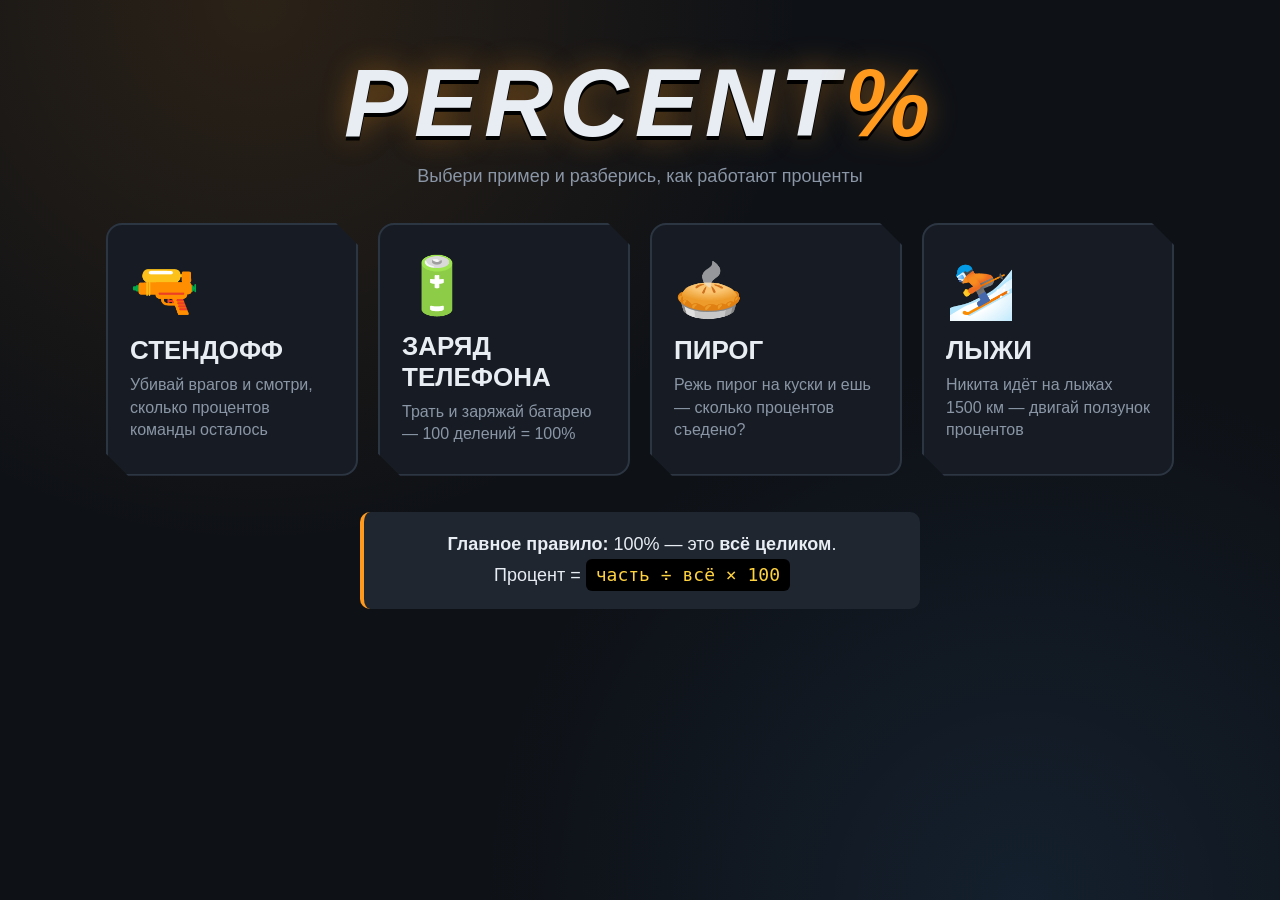
==== index.html @ 445a45cf "first commit Co-Authored-By: Claude Opus 5.5 <noreply@anthropic.com>" ====
<!DOCTYPE html>
<html lang="ru">
<head>
  <meta charset="UTF-8">
  <meta name="viewport" content="width=device-width, initial-scale=1.0">
  <title>Percent — учим проценты</title>
  <link rel="stylesheet" href="style.css">
</head>
<body>

  <!-- ГЛАВНОЕ МЕНЮ -->
  <section class="screen active" id="menu">
    <h1 class="logo">PERCENT<span>%</span></h1>
    <p class="subtitle">Выбери пример и разберись, как работают проценты</p>

    <div class="menu-cards">
      <button class="card card-standoff" data-go="standoff">
        <div class="card-icon">🔫</div>
        <div class="card-title">Стендофф</div>
        <div class="card-text">Убивай врагов и смотри, сколько процентов команды осталось</div>
      </button>
      <button class="card card-battery" data-go="battery">
        <div class="card-icon">🔋</div>
        <div class="card-title">Заряд телефона</div>
        <div class="card-text">Трать и заряжай батарею — 100 делений = 100%</div>
      </button>
      <button class="card card-pie" data-go="pie">
        <div class="card-icon">🥧</div>
        <div class="card-title">Пирог</div>
        <div class="card-text">Режь пирог на куски и ешь — сколько процентов съедено?</div>
      </button>
      <button class="card card-ski" data-go="ski">
        <div class="card-icon">⛷️</div>
        <div class="card-title">Лыжи</div>
        <div class="card-text">Никита идёт на лыжах 1500 км — двигай ползунок процентов</div>
      </button>
    </div>

    <div class="rule-box">
      <b>Главное правило:</b> 100% — это <b>всё целиком</b>.<br>
      Процент = <span class="formula">часть ÷ всё × 100</span>
    </div>
  </section>

  <!-- СТЕНДОФФ -->
  <section class="screen" id="standoff">
    <button class="back" data-go="menu">← Меню</button>
    <h2 class="screen-title">⚔️ Стендофф: раунд на проценты</h2>

    <div class="team-size">
      <span>Врагов в команде:</span>
      <div class="chips" id="so-sizes"></div>
    </div>

    <div class="so-arena">
      <div class="so-player">
        <div class="avatar avatar-ct" id="so-player-avatar">😎</div>
        <div class="player-name">ТЫ (CT)</div>
        <div class="kill-badge" id="so-killed">0% вражеской команды убито</div>
      </div>

      <div class="so-enemies-wrap">
        <div class="so-hud">
          <div class="hud-label">Вражеская команда жива</div>
          <div class="hud-percent" id="so-alive">100%</div>
          <div class="bar"><div class="bar-fill" id="so-bar"></div></div>
        </div>
        <div class="so-enemies" id="so-enemies"></div>
        <p class="hint">👆 Кликай по врагам, чтобы их «убить»</p>
      </div>

      <div class="killfeed" id="so-feed"></div>
    </div>

    <div class="explain" id="so-explain"></div>
    <button class="btn" id="so-reset">🔄 Новый раунд</button>
  </section>

  <!-- ЗАРЯД ТЕЛЕФОНА -->
  <section class="screen" id="battery">
    <button class="back" data-go="menu">← Меню</button>
    <h2 class="screen-title">🔋 Заряд телефона</h2>

    <div class="bat-layout">
      <div class="phone">
        <div class="phone-screen">
          <div class="phone-status"><span>12:00</span><span id="bat-small">100%</span></div>
          <div class="battery">
            <div class="battery-fill" id="bat-fill"></div>
            <div class="battery-text" id="bat-text">100%</div>
          </div>
        </div>
      </div>

      <div class="bat-side">
        <div class="grid-title">100 клеточек = 100%. Каждая клетка — 1%</div>
        <div class="grid100" id="bat-grid"></div>
      </div>
    </div>

    <div class="actions" id="bat-actions"></div>
    <div class="explain" id="bat-explain"></div>
  </section>

  <!-- ПИРОГ -->
  <section class="screen" id="pie">
    <button class="back" data-go="menu">← Меню</button>
    <h2 class="screen-title">🥧 Пирог</h2>

    <div class="team-size">
      <span>Разрезать на кусков:</span>
      <div class="chips" id="pie-sizes"></div>
    </div>

    <div class="pie-layout">
      <svg id="pie-svg" viewBox="-110 -110 220 220" class="pie-svg"></svg>
      <div class="pie-stats">
        <div class="stat stat-eaten">
          <div class="stat-label">Съедено</div>
          <div class="stat-value" id="pie-eaten">0%</div>
        </div>
        <div class="stat stat-left">
          <div class="stat-label">Осталось</div>
          <div class="stat-value" id="pie-left">100%</div>
        </div>
        <p class="hint">👆 Кликай по кускам, чтобы съесть (или вернуть)</p>
      </div>
    </div>

    <div class="explain" id="pie-explain"></div>
    <button class="btn" id="pie-reset">🔄 Новый пирог</button>
  </section>

  <!-- ЛЫЖИ -->
  <section class="screen" id="ski">
    <button class="back" data-go="menu">← Меню</button>
    <h2 class="screen-title">⛷️ Никита прошёл на лыжах</h2>

    <div class="ski-track">
      <div class="ski-flag ski-start">🏠<span>0 км</span></div>
      <div class="ski-road">
        <div class="ski-done" id="ski-done"></div>
        <div class="ski-marks" id="ski-marks"></div>
        <div class="skier" id="skier">⛷️</div>
      </div>
      <div class="ski-flag ski-finish">🏁<span>1500 км</span></div>
    </div>

    <div class="ski-control">
      <label for="ski-range">Сколько процентов пути прошёл Никита?</label>
      <input type="range" id="ski-range" min="0" max="100" step="1" value="0">
      <div class="ski-quick" id="ski-quick"></div>
    </div>

    <div class="pie-stats ski-stats">
      <div class="stat stat-eaten">
        <div class="stat-label">Прошёл</div>
        <div class="stat-value" id="ski-passed">0% = 0 км</div>
      </div>
      <div class="stat stat-left">
        <div class="stat-label">Осталось</div>
        <div class="stat-value" id="ski-left">100% = 1500 км</div>
      </div>
    </div>

    <div class="explain" id="ski-explain"></div>
  </section>

  <script src="script.js"></script>
</body>
</html>
---- style.css ----
:root {
  --bg: #0e1116;
  --panel: #171c24;
  --panel-2: #1f2630;
  --line: #2c3542;
  --text: #e8edf3;
  --muted: #8a96a6;
  --orange: #ff9a1f;
  --yellow: #ffd23f;
  --red: #ff4b4b;
  --green: #3ddc84;
  --blue: #4aa3ff;
}

* { box-sizing: border-box; margin: 0; padding: 0; }

body {
  font-family: "Segoe UI", Roboto, Arial, sans-serif;
  background:
    radial-gradient(circle at 20% 0%, rgba(255, 154, 31, 0.12), transparent 40%),
    radial-gradient(circle at 80% 100%, rgba(74, 163, 255, 0.10), transparent 40%),
    var(--bg);
  color: var(--text);
  min-height: 100vh;
}

button { font: inherit; color: inherit; cursor: pointer; border: none; background: none; }

.screen {
  display: none;
  max-width: 1100px;
  margin: 0 auto;
  padding: 24px 16px 48px;
  animation: fadeIn 0.3s ease;
}
.screen.active { display: block; }

@keyframes fadeIn { from { opacity: 0; transform: translateY(8px); } to { opacity: 1; transform: none; } }

/* ---------- МЕНЮ ---------- */
.logo {
  text-align: center;
  font-size: clamp(48px, 10vw, 96px);
  font-weight: 900;
  letter-spacing: 6px;
  margin-top: 24px;
  font-style: italic;
  text-shadow: 0 4px 0 #000, 0 0 30px rgba(255, 154, 31, 0.4);
}
.logo span { color: var(--orange); }

.subtitle { text-align: center; color: var(--muted); margin: 8px 0 36px; font-size: 18px; }

.menu-cards {
  display: grid;
  grid-template-columns: repeat(auto-fit, minmax(240px, 1fr));
  gap: 20px;
}

.card {
  background: var(--panel);
  border: 2px solid var(--line);
  border-radius: 16px;
  padding: 28px 22px;
  text-align: left;
  transition: transform 0.15s, border-color 0.15s, box-shadow 0.15s;
  clip-path: polygon(0 0, calc(100% - 22px) 0, 100% 22px, 100% 100%, 22px 100%, 0 calc(100% - 22px));
}
.card:hover { transform: translateY(-4px); }
.card-standoff:hover { border-color: var(--orange); box-shadow: 0 0 30px rgba(255, 154, 31, 0.3); }
.card-battery:hover { border-color: var(--green); box-shadow: 0 0 30px rgba(61, 220, 132, 0.3); }
.card-pie:hover { border-color: var(--yellow); box-shadow: 0 0 30px rgba(255, 210, 63, 0.3); }

.card-icon { font-size: 56px; margin-bottom: 12px; }
.card-title { font-size: 26px; font-weight: 800; text-transform: uppercase; margin-bottom: 8px; }
.card-text { color: var(--muted); line-height: 1.4; }

.rule-box {
  margin: 36px auto 0;
  max-width: 560px;
  text-align: center;
  background: var(--panel-2);
  border-left: 4px solid var(--orange);
  border-radius: 10px;
  padding: 18px;
  font-size: 18px;
  line-height: 1.6;
}
.formula {
  display: inline-block;
  background: #000;
  color: var(--yellow);
  font-family: Consolas, monospace;
  padding: 2px 10px;
  border-radius: 6px;
}

/* ---------- ОБЩЕЕ ---------- */
.back {
  background: var(--panel-2);
  border: 1px solid var(--line);
  padding: 8px 16px;
  border-radius: 8px;
  color: var(--muted);
}
.back:hover { color: var(--text); border-color: var(--orange); }

.screen-title {
  font-size: 30px;
  font-weight: 900;
  text-transform: uppercase;
  margin: 18px 0;
  font-style: italic;
}

.team-size { display: flex; align-items: center; gap: 12px; flex-wrap: wrap; margin-bottom: 20px; color: var(--muted); }
.chips { display: flex; gap: 8px; flex-wrap: wrap; }
.chip {
  min-width: 44px;
  padding: 8px 14px;
  background: var(--panel-2);
  border: 2px solid var(--line);
  border-radius: 8px;
  font-weight: 800;
  font-size: 18px;
}
.chip:hover { border-color: var(--muted); }
.chip.active { background: var(--orange); border-color: var(--orange); color: #000; }

.btn {
  margin-top: 20px;
  background: linear-gradient(180deg, var(--orange), #e07800);
  color: #000;
  font-weight: 900;
  text-transform: uppercase;
  padding: 14px 28px;
  border-radius: 10px;
  font-size: 18px;
  box-shadow: 0 4px 0 #8a4800;
}
.btn:active { transform: translateY(3px); box-shadow: 0 1px 0 #8a4800; }

.hint { color: var(--muted); font-size: 14px; margin-top: 12px; text-align: center; }

.explain {
  margin-top: 20px;
  background: var(--panel);
  border: 1px solid var(--line);
  border-left: 4px solid var(--yellow);
  border-radius: 10px;
  padding: 18px 20px;
  font-size: 18px;
  line-height: 1.7;
}
.explain .formula { font-size: 18px; }
.explain b { color: var(--yellow); }

.bar { height: 14px; background: #000; border-radius: 7px; overflow: hidden; border: 1px solid var(--line); }
.bar-fill { height: 100%; width: 100%; background: linear-gradient(90deg, var(--red), var(--orange)); transition: width 0.4s ease; }

/* ---------- СТЕНДОФФ ---------- */
.so-arena {
  display: grid;
  grid-template-columns: 200px 1fr 220px;
  gap: 20px;
  background: var(--panel);
  border: 1px solid var(--line);
  border-radius: 16px;
  padding: 20px;
}

.so-player { text-align: center; }
.avatar {
  width: 110px; height: 110px;
  margin: 0 auto;
  border-radius: 50%;
  display: grid; place-items: center;
  font-size: 60px;
  border: 4px solid;
}
.avatar { overflow: hidden; position: relative; }
.sprite { width: 100%; height: 100%; object-fit: contain; transform: scale(1.15); }
.feed-weapon { height: 18px; vertical-align: middle; margin: 0 4px; }
.skull {
  position: absolute; inset: 0;
  display: grid; place-items: center;
  font-size: 40px;
  background: rgba(0, 0, 0, 0.45);
}
.avatar-ct { border-color: var(--blue); background: radial-gradient(circle, #1d3a5c, #0b1726); box-shadow: 0 0 24px rgba(74, 163, 255, 0.4); }
.player-name { margin-top: 10px; font-weight: 900; color: var(--blue); letter-spacing: 1px; }
.kill-badge {
  margin-top: 12px;
  background: #000;
  border: 2px solid var(--orange);
  color: var(--orange);
  padding: 10px;
  border-radius: 10px;
  font-weight: 800;
  line-height: 1.3;
}
.kill-badge.pop { animation: pop 0.35s ease; }
@keyframes pop { 50% { transform: scale(1.12); } }

.so-hud { margin-bottom: 18px; text-align: center; }
.hud-label { color: var(--muted); text-transform: uppercase; font-size: 13px; letter-spacing: 1px; }
.hud-percent { font-size: 64px; font-weight: 900; color: var(--red); line-height: 1.1; margin: 4px 0 8px; text-shadow: 0 0 20px rgba(255, 75, 75, 0.4); }

.so-enemies { display: flex; flex-wrap: wrap; justify-content: center; gap: 14px; }
.enemy {
  width: 92px;
  text-align: center;
  transition: transform 0.15s;
}
.enemy:hover:not(.dead) { transform: scale(1.08); }
.enemy .avatar {
  width: 80px; height: 80px; font-size: 44px;
  border-color: var(--red);
  background: radial-gradient(circle, #5c1d1d, #260b0b);
  box-shadow: 0 0 18px rgba(255, 75, 75, 0.35);
  position: relative;
}
.enemy:not(.dead) .avatar:hover { cursor: crosshair; }
.enemy-name { font-size: 12px; font-weight: 700; margin-top: 6px; color: var(--red); }
.enemy-worth { font-size: 12px; color: var(--muted); }
.enemy.dead { cursor: default; }
.enemy.dead .avatar { filter: grayscale(1); opacity: 0.45; border-color: #555; box-shadow: none; }
.enemy.dead .enemy-name { color: #555; text-decoration: line-through; }
.enemy.hit .avatar { animation: hit 0.35s ease; }
@keyframes hit { 25% { transform: translateX(-6px) rotate(-8deg); } 75% { transform: translateX(6px) rotate(8deg); } }

.killfeed { display: flex; flex-direction: column; gap: 6px; }
.killfeed-title { color: var(--muted); font-size: 12px; text-transform: uppercase; letter-spacing: 1px; margin-bottom: 4px; }
.feed-item {
  background: rgba(0, 0, 0, 0.55);
  border-radius: 6px;
  padding: 6px 10px;
  font-size: 13px;
  font-weight: 700;
  animation: fadeIn 0.25s ease;
}
.feed-item .k { color: var(--blue); }
.feed-item .v { color: var(--red); }

.win-banner {
  grid-column: 1 / -1;
  text-align: center;
  font-size: 40px;
  font-weight: 900;
  color: var(--blue);
  text-transform: uppercase;
  font-style: italic;
  text-shadow: 0 0 30px rgba(74, 163, 255, 0.6);
  animation: pop 0.5s ease;
}

/* ---------- БАТАРЕЯ ---------- */
.bat-layout { display: grid; grid-template-columns: 260px 1fr; gap: 24px; align-items: start; }

.phone {
  width: 240px;
  height: 440px;
  background: #000;
  border-radius: 36px;
  padding: 12px;
  border: 3px solid #333;
  margin: 0 auto;
}
.phone-screen {
  height: 100%;
  border-radius: 26px;
  background: linear-gradient(180deg, #1b2a3a, #0c1118);
  display: flex; flex-direction: column; align-items: center;
  padding: 14px;
}
.phone-status { width: 100%; display: flex; justify-content: space-between; font-size: 13px; font-weight: 700; color: var(--muted); }
.battery {
  margin-top: 60px;
  width: 110px; height: 220px;
  border: 5px solid #ddd;
  border-radius: 14px;
  position: relative;
  overflow: hidden;
  padding: 0;
}
.battery-fill { position: absolute; left: 0; right: 0; bottom: 0; height: 100%; background: var(--green); transition: height 0.4s ease, background 0.4s; }
.battery-text { position: absolute; inset: 0; display: grid; place-items: center; font-size: 30px; font-weight: 900; text-shadow: 0 2px 6px #000; }
.battery::before {
  content: ""; position: absolute; top: -5px; left: 50%; transform: translateX(-50%);
  width: 40px; height: 5px; background: #ddd; z-index: 2;
}

.bat-side { background: var(--panel); border: 1px solid var(--line); border-radius: 16px; padding: 18px; }
.grid-title { color: var(--muted); margin-bottom: 12px; }
.grid100 { display: grid; grid-template-columns: repeat(10, 1fr); gap: 4px; max-width: 440px; }
.cell { aspect-ratio: 1; border-radius: 4px; background: #000; border: 1px solid var(--line); transition: background 0.3s; }
.cell.on { background: var(--green); border-color: transparent; }
.cell.on.mid { background: var(--yellow); }
.cell.on.low { background: var(--red); }

.actions { display: flex; flex-wrap: wrap; gap: 10px; margin-top: 20px; }
.action {
  background: var(--panel-2);
  border: 2px solid var(--line);
  border-radius: 10px;
  padding: 12px 16px;
  font-weight: 700;
  text-align: left;
}
.action:hover:not(:disabled) { border-color: var(--orange); }
.action:disabled { opacity: 0.35; cursor: not-allowed; }
.action .delta { display: block; font-size: 14px; margin-top: 2px; }
.action .minus { color: var(--red); }
.action .plus { color: var(--green); }

/* ---------- ПИРОГ ---------- */
.pie-layout { display: grid; grid-template-columns: minmax(260px, 420px) 1fr; gap: 28px; align-items: center; }
.pie-svg { width: 100%; filter: drop-shadow(0 10px 20px rgba(0, 0, 0, 0.5)); }
.slice { cursor: pointer; transition: transform 0.25s ease, opacity 0.25s; stroke: #6b3d12; stroke-width: 1.5; }
.slice:hover { filter: brightness(1.1); }
.slice.eaten { fill: #1a1f27 !important; stroke: #333; stroke-dasharray: 3 3; }
.pie-stats { display: flex; flex-direction: column; gap: 14px; }
.stat { background: var(--panel); border: 1px solid var(--line); border-radius: 14px; padding: 16px 20px; }
.stat-label { color: var(--muted); text-transform: uppercase; font-size: 13px; letter-spacing: 1px; }
.stat-value { font-size: 52px; font-weight: 900; }
.stat-eaten .stat-value { color: var(--orange); }
.stat-left .stat-value { color: var(--yellow); }

/* ---------- ЛЫЖИ ---------- */
.card-ski:hover { border-color: var(--blue); box-shadow: 0 0 30px rgba(74, 163, 255, 0.3); }

.ski-track {
  display: flex;
  align-items: center;
  gap: 14px;
  background: linear-gradient(180deg, #1d3550, #dfe9f3 70%);
  border-radius: 16px;
  padding: 70px 20px 40px;
}
.ski-flag { font-size: 40px; text-align: center; line-height: 1; }
.ski-flag span { display: block; font-size: 13px; font-weight: 800; color: #1a2330; margin-top: 4px; }
.ski-road {
  flex: 1;
  position: relative;
  height: 16px;
  background: #fff;
  border-radius: 8px;
  box-shadow: inset 0 2px 4px rgba(0, 0, 0, 0.2);
}
.ski-done {
  position: absolute; left: 0; top: 0; bottom: 0;
  width: 0;
  background: repeating-linear-gradient(90deg, var(--blue) 0 10px, #2a7fd6 10px 20px);
  border-radius: 8px;
  transition: width 0.15s;
}
.ski-mark {
  position: absolute; top: -6px; bottom: -6px;
  width: 2px; background: #1a2330;
}
.ski-mark span {
  position: absolute; top: 26px; left: 50%; transform: translateX(-50%);
  font-size: 11px; font-weight: 700; color: #1a2330; text-align: center; white-space: nowrap;
}
.skier {
  position: absolute;
  bottom: 6px;
  left: 0;
  font-size: 48px;
  transform: translateX(-50%) scaleX(-1);
  transition: left 0.15s;
  filter: drop-shadow(0 4px 4px rgba(0, 0, 0, 0.35));
}

.ski-control {
  margin-top: 20px;
  background: var(--panel);
  border: 1px solid var(--line);
  border-radius: 16px;
  padding: 18px 20px;
}
.ski-control label { display: block; color: var(--muted); margin-bottom: 12px; font-size: 18px; }
#ski-range {
  --p: 0%;
  width: 100%;
  -webkit-appearance: none;
  appearance: none;
  height: 14px;
  border-radius: 7px;
  background: linear-gradient(90deg, var(--orange) var(--p), #000 var(--p));
  border: 1px solid var(--line);
  outline: none;
}
#ski-range::-webkit-slider-thumb {
  -webkit-appearance: none;
  width: 30px; height: 30px; border-radius: 50%;
  background: var(--yellow); border: 4px solid #000; cursor: grab;
}
#ski-range::-moz-range-thumb {
  width: 24px; height: 24px; border-radius: 50%;
  background: var(--yellow); border: 4px solid #000; cursor: grab;
}
.ski-quick { display: flex; gap: 8px; flex-wrap: wrap; margin-top: 14px; }

.ski-stats { flex-direction: row; margin-top: 20px; }
.ski-stats .stat { flex: 1; }
.ski-stats .stat-value { font-size: 40px; }

/* ---------- АДАПТИВ ---------- */
@media (max-width: 860px) {
  .so-arena { grid-template-columns: 1fr; }
  .killfeed { min-height: 0; }
  .bat-layout, .pie-layout { grid-template-columns: 1fr; }
  .pie-svg { max-width: 360px; margin: 0 auto; }
  .ski-stats { flex-direction: column; }
  .ski-stats .stat-value { font-size: 30px; }
  .ski-flag { font-size: 28px; }
}
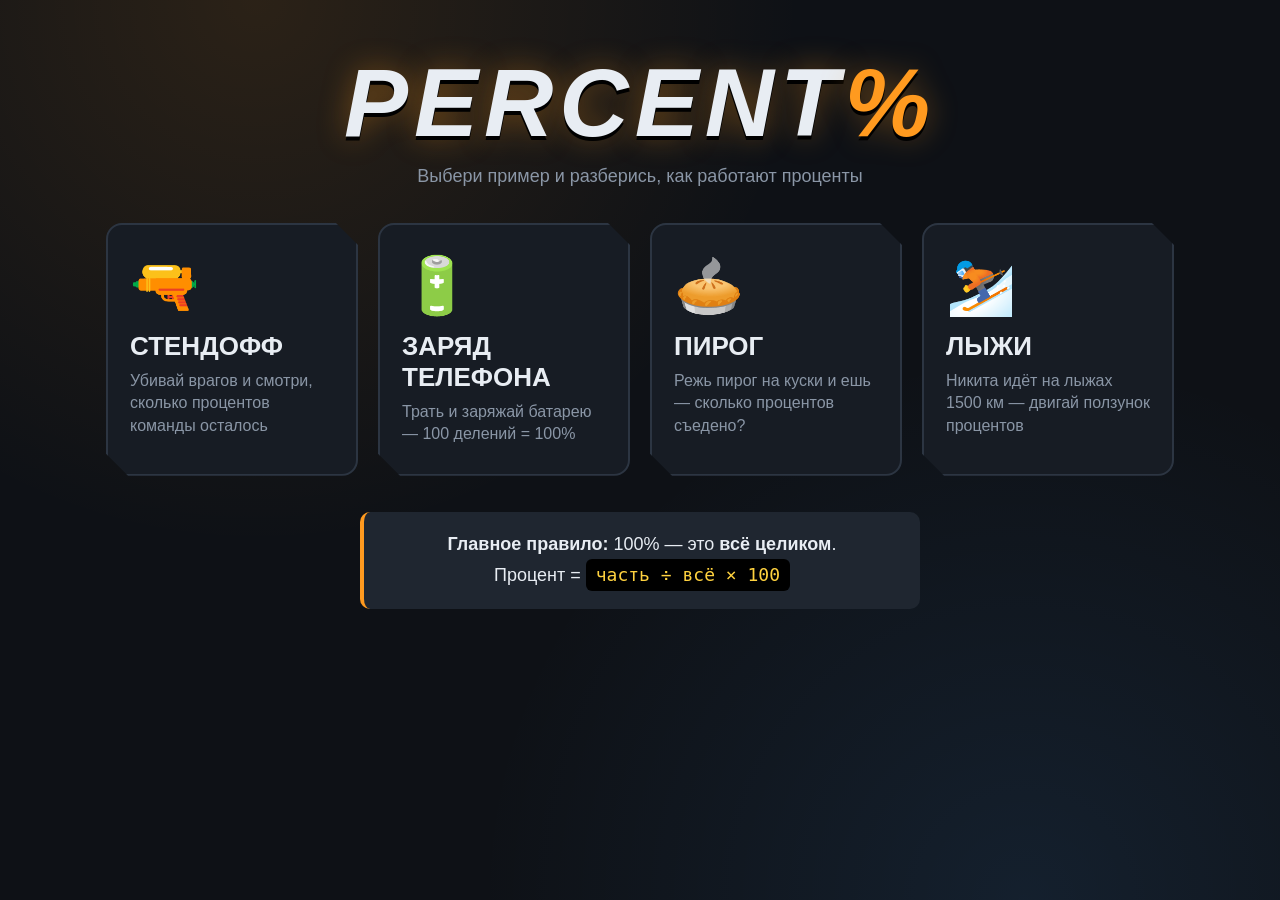
==== commit b9b1f9fe: "Отдельные страницы для каждой игры - standoff/, battery/, pie/, ski/ со своими index.html, style.css" ====
--- a/index.html
+++ b/index.html
@@ -4,36 +4,36 @@
   <meta charset="UTF-8">
   <meta name="viewport" content="width=device-width, initial-scale=1.0">
   <title>Percent — учим проценты</title>
-  <link rel="stylesheet" href="style.css">
+  <link rel="stylesheet" href="common.css">
 </head>
 <body>
 
   <!-- ГЛАВНОЕ МЕНЮ -->
-  <section class="screen active" id="menu">
+  <section class="screen" id="menu">
     <h1 class="logo">PERCENT<span>%</span></h1>
     <p class="subtitle">Выбери пример и разберись, как работают проценты</p>
 
     <div class="menu-cards">
-      <button class="card card-standoff" data-go="standoff">
+      <a class="card card-standoff" href="standoff/">
         <div class="card-icon">🔫</div>
         <div class="card-title">Стендофф</div>
         <div class="card-text">Убивай врагов и смотри, сколько процентов команды осталось</div>
-      </button>
-      <button class="card card-battery" data-go="battery">
+      </a>
+      <a class="card card-battery" href="battery/">
         <div class="card-icon">🔋</div>
         <div class="card-title">Заряд телефона</div>
         <div class="card-text">Трать и заряжай батарею — 100 делений = 100%</div>
-      </button>
-      <button class="card card-pie" data-go="pie">
+      </a>
+      <a class="card card-pie" href="pie/">
         <div class="card-icon">🥧</div>
         <div class="card-title">Пирог</div>
         <div class="card-text">Режь пирог на куски и ешь — сколько процентов съедено?</div>
-      </button>
-      <button class="card card-ski" data-go="ski">
+      </a>
+      <a class="card card-ski" href="ski/">
         <div class="card-icon">⛷️</div>
         <div class="card-title">Лыжи</div>
         <div class="card-text">Никита идёт на лыжах 1500 км — двигай ползунок процентов</div>
-      </button>
+      </a>
     </div>
 
     <div class="rule-box">
@@ -42,130 +42,5 @@
     </div>
   </section>
 
-  <!-- СТЕНДОФФ -->
-  <section class="screen" id="standoff">
-    <button class="back" data-go="menu">← Меню</button>
-    <h2 class="screen-title">⚔️ Стендофф: раунд на проценты</h2>
-
-    <div class="team-size">
-      <span>Врагов в команде:</span>
-      <div class="chips" id="so-sizes"></div>
-    </div>
-
-    <div class="so-arena">
-      <div class="so-player">
-        <div class="avatar avatar-ct" id="so-player-avatar">😎</div>
-        <div class="player-name">ТЫ (CT)</div>
-        <div class="kill-badge" id="so-killed">0% вражеской команды убито</div>
-      </div>
-
-      <div class="so-enemies-wrap">
-        <div class="so-hud">
-          <div class="hud-label">Вражеская команда жива</div>
-          <div class="hud-percent" id="so-alive">100%</div>
-          <div class="bar"><div class="bar-fill" id="so-bar"></div></div>
-        </div>
-        <div class="so-enemies" id="so-enemies"></div>
-        <p class="hint">👆 Кликай по врагам, чтобы их «убить»</p>
-      </div>
-
-      <div class="killfeed" id="so-feed"></div>
-    </div>
-
-    <div class="explain" id="so-explain"></div>
-    <button class="btn" id="so-reset">🔄 Новый раунд</button>
-  </section>
-
-  <!-- ЗАРЯД ТЕЛЕФОНА -->
-  <section class="screen" id="battery">
-    <button class="back" data-go="menu">← Меню</button>
-    <h2 class="screen-title">🔋 Заряд телефона</h2>
-
-    <div class="bat-layout">
-      <div class="phone">
-        <div class="phone-screen">
-          <div class="phone-status"><span>12:00</span><span id="bat-small">100%</span></div>
-          <div class="battery">
-            <div class="battery-fill" id="bat-fill"></div>
-            <div class="battery-text" id="bat-text">100%</div>
-          </div>
-        </div>
-      </div>
-
-      <div class="bat-side">
-        <div class="grid-title">100 клеточек = 100%. Каждая клетка — 1%</div>
-        <div class="grid100" id="bat-grid"></div>
-      </div>
-    </div>
-
-    <div class="actions" id="bat-actions"></div>
-    <div class="explain" id="bat-explain"></div>
-  </section>
-
-  <!-- ПИРОГ -->
-  <section class="screen" id="pie">
-    <button class="back" data-go="menu">← Меню</button>
-    <h2 class="screen-title">🥧 Пирог</h2>
-
-    <div class="team-size">
-      <span>Разрезать на кусков:</span>
-      <div class="chips" id="pie-sizes"></div>
-    </div>
-
-    <div class="pie-layout">
-      <svg id="pie-svg" viewBox="-110 -110 220 220" class="pie-svg"></svg>
-      <div class="pie-stats">
-        <div class="stat stat-eaten">
-          <div class="stat-label">Съедено</div>
-          <div class="stat-value" id="pie-eaten">0%</div>
-        </div>
-        <div class="stat stat-left">
-          <div class="stat-label">Осталось</div>
-          <div class="stat-value" id="pie-left">100%</div>
-        </div>
-        <p class="hint">👆 Кликай по кускам, чтобы съесть (или вернуть)</p>
-      </div>
-    </div>
-
-    <div class="explain" id="pie-explain"></div>
-    <button class="btn" id="pie-reset">🔄 Новый пирог</button>
-  </section>
-
-  <!-- ЛЫЖИ -->
-  <section class="screen" id="ski">
-    <button class="back" data-go="menu">← Меню</button>
-    <h2 class="screen-title">⛷️ Никита прошёл на лыжах</h2>
-
-    <div class="ski-track">
-      <div class="ski-flag ski-start">🏠<span>0 км</span></div>
-      <div class="ski-road">
-        <div class="ski-done" id="ski-done"></div>
-        <div class="ski-marks" id="ski-marks"></div>
-        <div class="skier" id="skier">⛷️</div>
-      </div>
-      <div class="ski-flag ski-finish">🏁<span>1500 км</span></div>
-    </div>
-
-    <div class="ski-control">
-      <label for="ski-range">Сколько процентов пути прошёл Никита?</label>
-      <input type="range" id="ski-range" min="0" max="100" step="1" value="0">
-      <div class="ski-quick" id="ski-quick"></div>
-    </div>
-
-    <div class="pie-stats ski-stats">
-      <div class="stat stat-eaten">
-        <div class="stat-label">Прошёл</div>
-        <div class="stat-value" id="ski-passed">0% = 0 км</div>
-      </div>
-      <div class="stat stat-left">
-        <div class="stat-label">Осталось</div>
-        <div class="stat-value" id="ski-left">100% = 1500 км</div>
-      </div>
-    </div>
-
-    <div class="explain" id="ski-explain"></div>
-  </section>
-
-  <script src="script.js"></script>
 </body>
 </html>
--- a/common.css
+++ b/common.css
@@ -0,0 +1,170 @@
+:root {
+  --bg: #0e1116;
+  --panel: #171c24;
+  --panel-2: #1f2630;
+  --line: #2c3542;
+  --text: #e8edf3;
+  --muted: #8a96a6;
+  --orange: #ff9a1f;
+  --yellow: #ffd23f;
+  --red: #ff4b4b;
+  --green: #3ddc84;
+  --blue: #4aa3ff;
+}
+
+* { box-sizing: border-box; margin: 0; padding: 0; }
+
+body {
+  font-family: "Segoe UI", Roboto, Arial, sans-serif;
+  background:
+    radial-gradient(circle at 20% 0%, rgba(255, 154, 31, 0.12), transparent 40%),
+    radial-gradient(circle at 80% 100%, rgba(74, 163, 255, 0.10), transparent 40%),
+    var(--bg);
+  color: var(--text);
+  min-height: 100vh;
+}
+
+button { font: inherit; color: inherit; cursor: pointer; border: none; background: none; }
+
+.screen {
+  max-width: 1100px;
+  margin: 0 auto;
+  padding: 24px 16px 48px;
+  animation: fadeIn 0.3s ease;
+}
+
+@keyframes fadeIn { from { opacity: 0; transform: translateY(8px); } to { opacity: 1; transform: none; } }
+
+/* ---------- МЕНЮ ---------- */
+.logo {
+  text-align: center;
+  font-size: clamp(48px, 10vw, 96px);
+  font-weight: 900;
+  letter-spacing: 6px;
+  margin-top: 24px;
+  font-style: italic;
+  text-shadow: 0 4px 0 #000, 0 0 30px rgba(255, 154, 31, 0.4);
+}
+.logo span { color: var(--orange); }
+
+.subtitle { text-align: center; color: var(--muted); margin: 8px 0 36px; font-size: 18px; }
+
+.menu-cards {
+  display: grid;
+  grid-template-columns: repeat(auto-fit, minmax(240px, 1fr));
+  gap: 20px;
+}
+
+.card {
+  display: block;
+  color: inherit;
+  text-decoration: none;
+  background: var(--panel);
+  border: 2px solid var(--line);
+  border-radius: 16px;
+  padding: 28px 22px;
+  text-align: left;
+  transition: transform 0.15s, border-color 0.15s, box-shadow 0.15s;
+  clip-path: polygon(0 0, calc(100% - 22px) 0, 100% 22px, 100% 100%, 22px 100%, 0 calc(100% - 22px));
+}
+.card:hover { transform: translateY(-4px); }
+.card-standoff:hover { border-color: var(--orange); box-shadow: 0 0 30px rgba(255, 154, 31, 0.3); }
+.card-battery:hover { border-color: var(--green); box-shadow: 0 0 30px rgba(61, 220, 132, 0.3); }
+.card-ski:hover { border-color: var(--blue); box-shadow: 0 0 30px rgba(74, 163, 255, 0.3); }
+.card-pie:hover { border-color: var(--yellow); box-shadow: 0 0 30px rgba(255, 210, 63, 0.3); }
+
+.card-icon { font-size: 56px; margin-bottom: 12px; }
+.card-title { font-size: 26px; font-weight: 800; text-transform: uppercase; margin-bottom: 8px; }
+.card-text { color: var(--muted); line-height: 1.4; }
+
+.rule-box {
+  margin: 36px auto 0;
+  max-width: 560px;
+  text-align: center;
+  background: var(--panel-2);
+  border-left: 4px solid var(--orange);
+  border-radius: 10px;
+  padding: 18px;
+  font-size: 18px;
+  line-height: 1.6;
+}
+.formula {
+  display: inline-block;
+  background: #000;
+  color: var(--yellow);
+  font-family: Consolas, monospace;
+  padding: 2px 10px;
+  border-radius: 6px;
+}
+
+/* ---------- ОБЩЕЕ ---------- */
+.back {
+  display: inline-block;
+  text-decoration: none;
+  background: var(--panel-2);
+  border: 1px solid var(--line);
+  padding: 8px 16px;
+  border-radius: 8px;
+  color: var(--muted);
+}
+.back:hover { color: var(--text); border-color: var(--orange); }
+
+.screen-title {
+  font-size: 30px;
+  font-weight: 900;
+  text-transform: uppercase;
+  margin: 18px 0;
+  font-style: italic;
+}
+
+.team-size { display: flex; align-items: center; gap: 12px; flex-wrap: wrap; margin-bottom: 20px; color: var(--muted); }
+.chips { display: flex; gap: 8px; flex-wrap: wrap; }
+.chip {
+  min-width: 44px;
+  padding: 8px 14px;
+  background: var(--panel-2);
+  border: 2px solid var(--line);
+  border-radius: 8px;
+  font-weight: 800;
+  font-size: 18px;
+}
+.chip:hover { border-color: var(--muted); }
+.chip.active { background: var(--orange); border-color: var(--orange); color: #000; }
+
+.btn {
+  margin-top: 20px;
+  background: linear-gradient(180deg, var(--orange), #e07800);
+  color: #000;
+  font-weight: 900;
+  text-transform: uppercase;
+  padding: 14px 28px;
+  border-radius: 10px;
+  font-size: 18px;
+  box-shadow: 0 4px 0 #8a4800;
+}
+.btn:active { transform: translateY(3px); box-shadow: 0 1px 0 #8a4800; }
+
+.hint { color: var(--muted); font-size: 14px; margin-top: 12px; text-align: center; }
+
+.explain {
+  margin-top: 20px;
+  background: var(--panel);
+  border: 1px solid var(--line);
+  border-left: 4px solid var(--yellow);
+  border-radius: 10px;
+  padding: 18px 20px;
+  font-size: 18px;
+  line-height: 1.7;
+}
+.explain .formula { font-size: 18px; }
+.explain b { color: var(--yellow); }
+
+.bar { height: 14px; background: #000; border-radius: 7px; overflow: hidden; border: 1px solid var(--line); }
+.bar-fill { height: 100%; width: 100%; background: linear-gradient(90deg, var(--red), var(--orange)); transition: width 0.4s ease; }
+
+.pie-stats { display: flex; flex-direction: column; gap: 14px; }
+.stat { background: var(--panel); border: 1px solid var(--line); border-radius: 14px; padding: 16px 20px; }
+.stat-label { color: var(--muted); text-transform: uppercase; font-size: 13px; letter-spacing: 1px; }
+.stat-value { font-size: 52px; font-weight: 900; }
+.stat-eaten .stat-value { color: var(--orange); }
+.stat-left .stat-value { color: var(--yellow); }
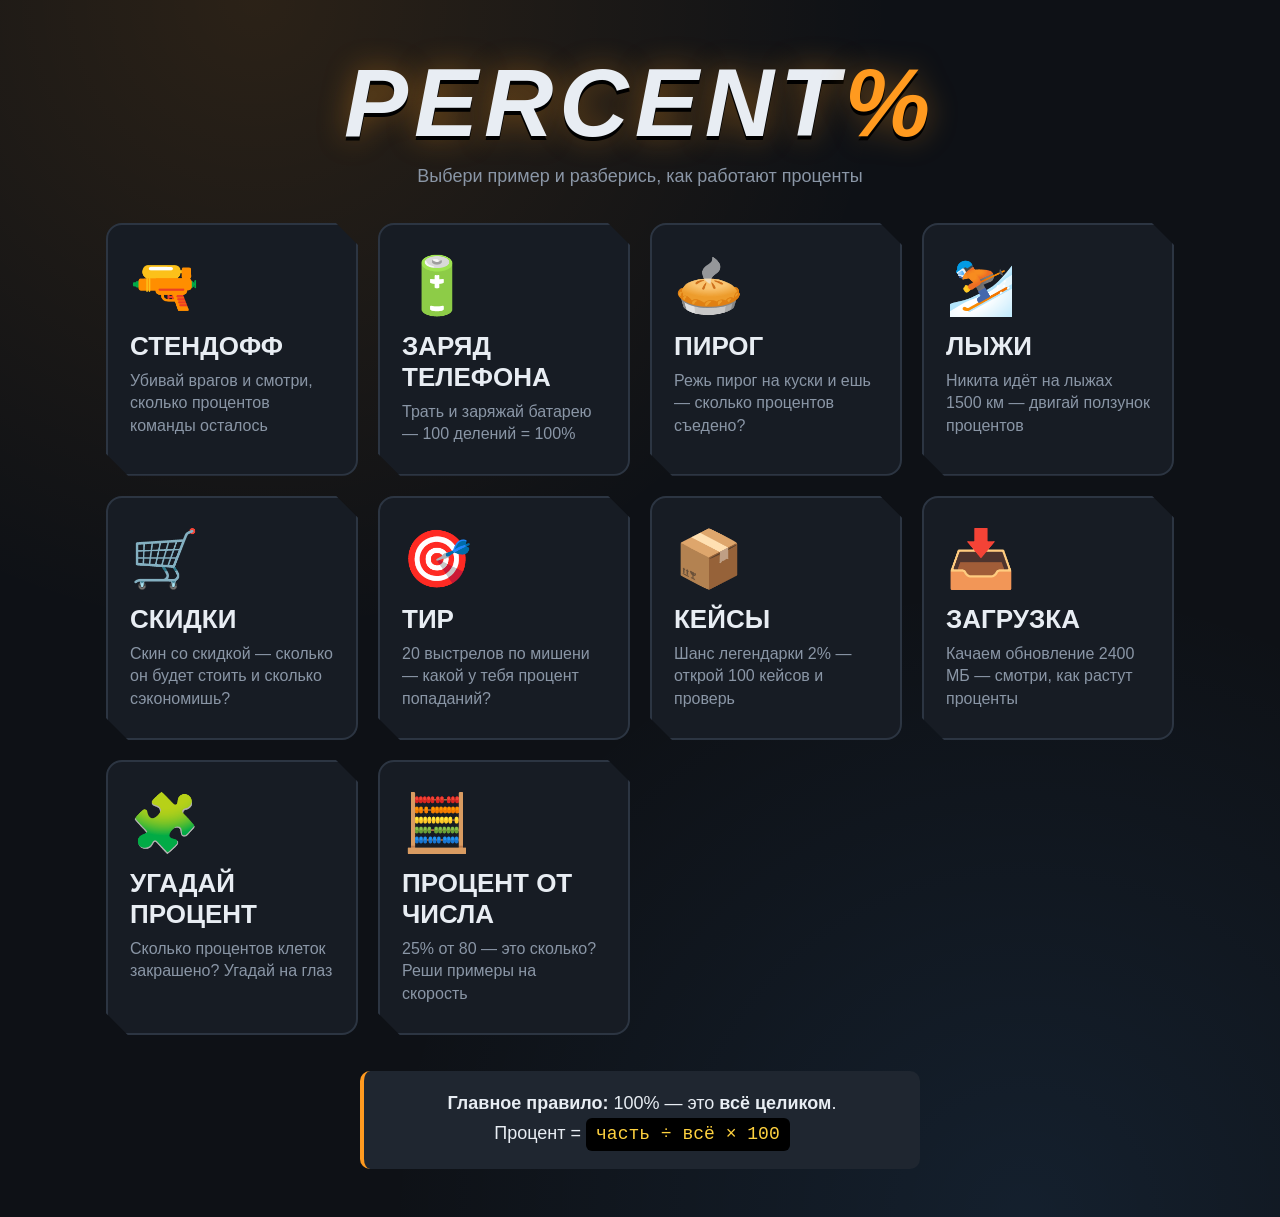
==== commit 15062321: "6 новых мини-игр: скидки, тир, кейсы, загрузка, угадай процент, процент от числа Co-Authored-By: Cla" ====
--- a/index.html
+++ b/index.html
@@ -34,6 +34,36 @@
         <div class="card-title">Лыжи</div>
         <div class="card-text">Никита идёт на лыжах 1500 км — двигай ползунок процентов</div>
       </a>
+      <a class="card card-sale" href="sale/">
+        <div class="card-icon">🛒</div>
+        <div class="card-title">Скидки</div>
+        <div class="card-text">Скин со скидкой — сколько он будет стоить и сколько сэкономишь?</div>
+      </a>
+      <a class="card card-range" href="range/">
+        <div class="card-icon">🎯</div>
+        <div class="card-title">Тир</div>
+        <div class="card-text">20 выстрелов по мишени — какой у тебя процент попаданий?</div>
+      </a>
+      <a class="card card-cases" href="cases/">
+        <div class="card-icon">📦</div>
+        <div class="card-title">Кейсы</div>
+        <div class="card-text">Шанс легендарки 2% — открой 100 кейсов и проверь</div>
+      </a>
+      <a class="card card-download" href="download/">
+        <div class="card-icon">📥</div>
+        <div class="card-title">Загрузка</div>
+        <div class="card-text">Качаем обновление 2400 МБ — смотри, как растут проценты</div>
+      </a>
+      <a class="card card-guess" href="guess/">
+        <div class="card-icon">🧩</div>
+        <div class="card-title">Угадай процент</div>
+        <div class="card-text">Сколько процентов клеток закрашено? Угадай на глаз</div>
+      </a>
+      <a class="card card-quiz" href="quiz/">
+        <div class="card-icon">🧮</div>
+        <div class="card-title">Процент от числа</div>
+        <div class="card-text">25% от 80 — это сколько? Реши примеры на скорость</div>
+      </a>
     </div>
 
     <div class="rule-box">
--- a/common.css
+++ b/common.css
@@ -10,6 +10,7 @@
   --red: #ff4b4b;
   --green: #3ddc84;
   --blue: #4aa3ff;
+  --purple: #b06cff;
 }
 
 * { box-sizing: border-box; margin: 0; padding: 0; }
@@ -72,6 +73,12 @@
 .card-battery:hover { border-color: var(--green); box-shadow: 0 0 30px rgba(61, 220, 132, 0.3); }
 .card-ski:hover { border-color: var(--blue); box-shadow: 0 0 30px rgba(74, 163, 255, 0.3); }
 .card-pie:hover { border-color: var(--yellow); box-shadow: 0 0 30px rgba(255, 210, 63, 0.3); }
+.card-sale:hover { border-color: var(--green); box-shadow: 0 0 30px rgba(61, 220, 132, 0.3); }
+.card-range:hover { border-color: var(--red); box-shadow: 0 0 30px rgba(255, 75, 75, 0.3); }
+.card-cases:hover { border-color: var(--purple); box-shadow: 0 0 30px rgba(176, 108, 255, 0.3); }
+.card-download:hover { border-color: var(--blue); box-shadow: 0 0 30px rgba(74, 163, 255, 0.3); }
+.card-guess:hover { border-color: var(--yellow); box-shadow: 0 0 30px rgba(255, 210, 63, 0.3); }
+.card-quiz:hover { border-color: var(--orange); box-shadow: 0 0 30px rgba(255, 154, 31, 0.3); }
 
 .card-icon { font-size: 56px; margin-bottom: 12px; }
 .card-title { font-size: 26px; font-weight: 800; text-transform: uppercase; margin-bottom: 8px; }
@@ -168,3 +175,48 @@
 .stat-value { font-size: 52px; font-weight: 900; }
 .stat-eaten .stat-value { color: var(--orange); }
 .stat-left .stat-value { color: var(--yellow); }
+
+/* Панель и ряд карточек со статистикой — для новых игр */
+.panel {
+  background: var(--panel);
+  border: 1px solid var(--line);
+  border-radius: 16px;
+  padding: 18px 20px;
+}
+.stats-row {
+  display: grid;
+  grid-template-columns: repeat(auto-fit, minmax(170px, 1fr));
+  gap: 14px;
+  margin-top: 20px;
+}
+.stats-row .stat-value { font-size: 36px; }
+.stat-good .stat-value { color: var(--green); }
+.stat-bad .stat-value { color: var(--red); }
+.stat-blue .stat-value { color: var(--blue); }
+
+.btn-row { display: flex; gap: 10px; flex-wrap: wrap; }
+.btn-row .btn { margin-top: 0; }
+.btn-ghost { background: var(--panel-2); color: var(--text); border: 2px solid var(--line); box-shadow: none; }
+.btn-ghost:active { box-shadow: none; }
+.btn:disabled { opacity: 0.4; cursor: not-allowed; }
+
+.range-input {
+  --p: 0%;
+  width: 100%;
+  -webkit-appearance: none;
+  appearance: none;
+  height: 14px;
+  border-radius: 7px;
+  background: linear-gradient(90deg, var(--orange) var(--p), #000 var(--p));
+  border: 1px solid var(--line);
+  outline: none;
+}
+.range-input::-webkit-slider-thumb {
+  -webkit-appearance: none;
+  width: 30px; height: 30px; border-radius: 50%;
+  background: var(--yellow); border: 4px solid #000; cursor: grab;
+}
+.range-input::-moz-range-thumb {
+  width: 24px; height: 24px; border-radius: 50%;
+  background: var(--yellow); border: 4px solid #000; cursor: grab;
+}
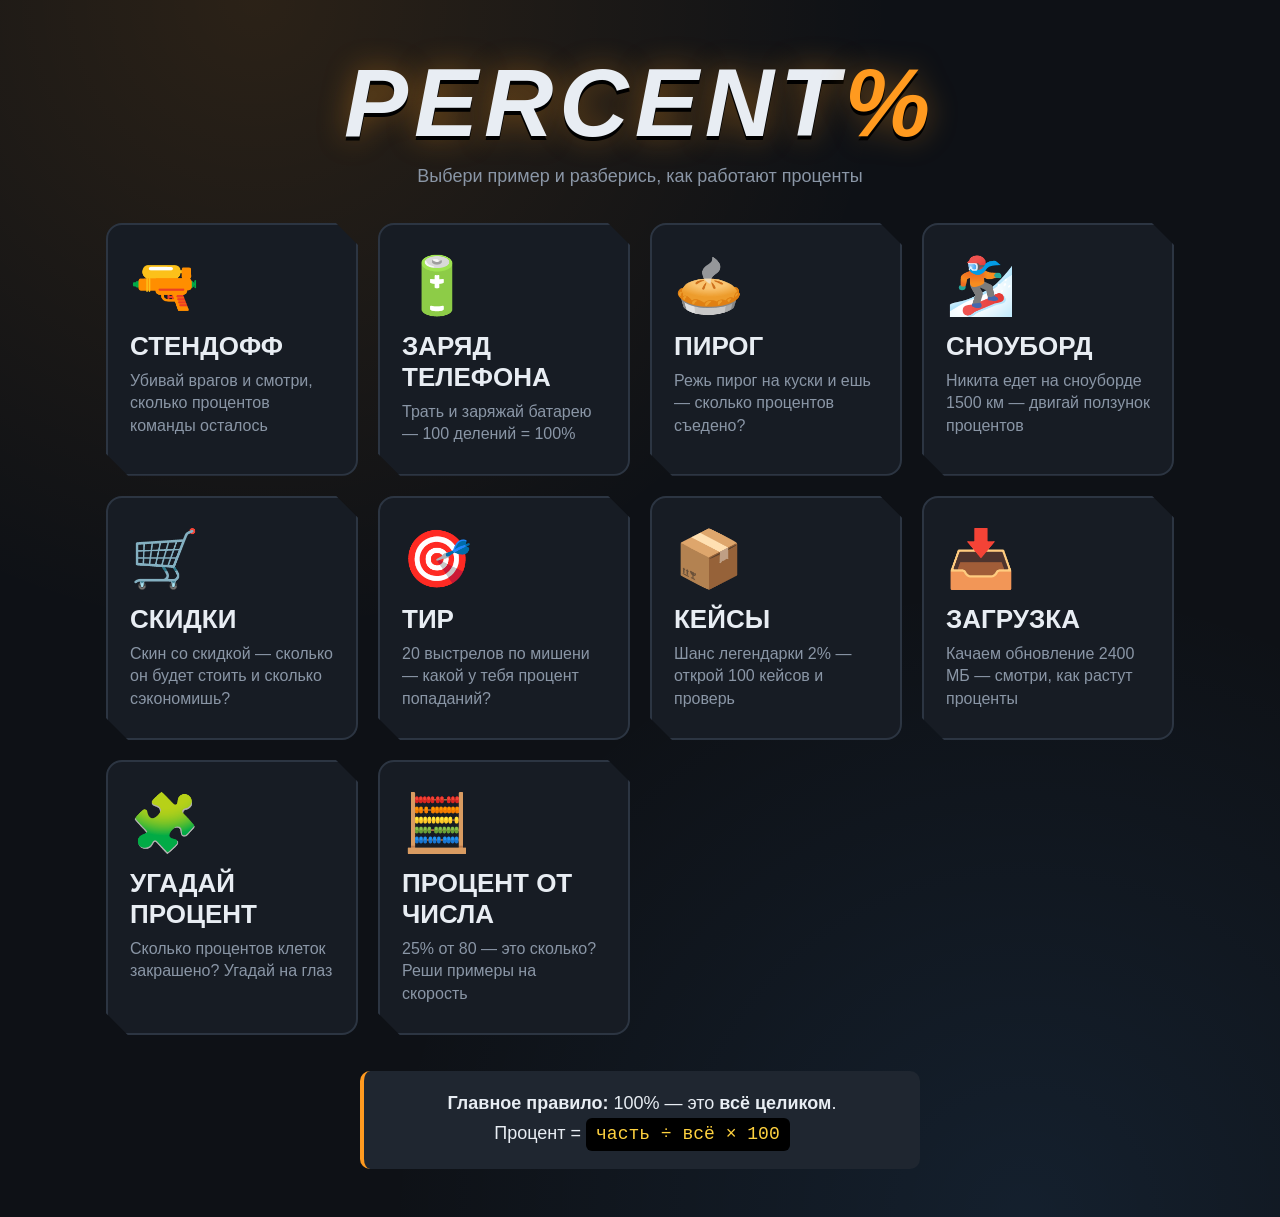
==== commit 5e548df3: "Никита теперь на сноуборде вместо лыж Co-Authored-By: Claude Opus 5.5 <noreply@anthropic.com>" ====
--- a/index.html
+++ b/index.html
@@ -30,9 +30,9 @@
         <div class="card-text">Режь пирог на куски и ешь — сколько процентов съедено?</div>
       </a>
       <a class="card card-ski" href="ski/">
-        <div class="card-icon">⛷️</div>
-        <div class="card-title">Лыжи</div>
-        <div class="card-text">Никита идёт на лыжах 1500 км — двигай ползунок процентов</div>
+        <div class="card-icon">🏂</div>
+        <div class="card-title">Сноуборд</div>
+        <div class="card-text">Никита едет на сноуборде 1500 км — двигай ползунок процентов</div>
       </a>
       <a class="card card-sale" href="sale/">
         <div class="card-icon">🛒</div>
